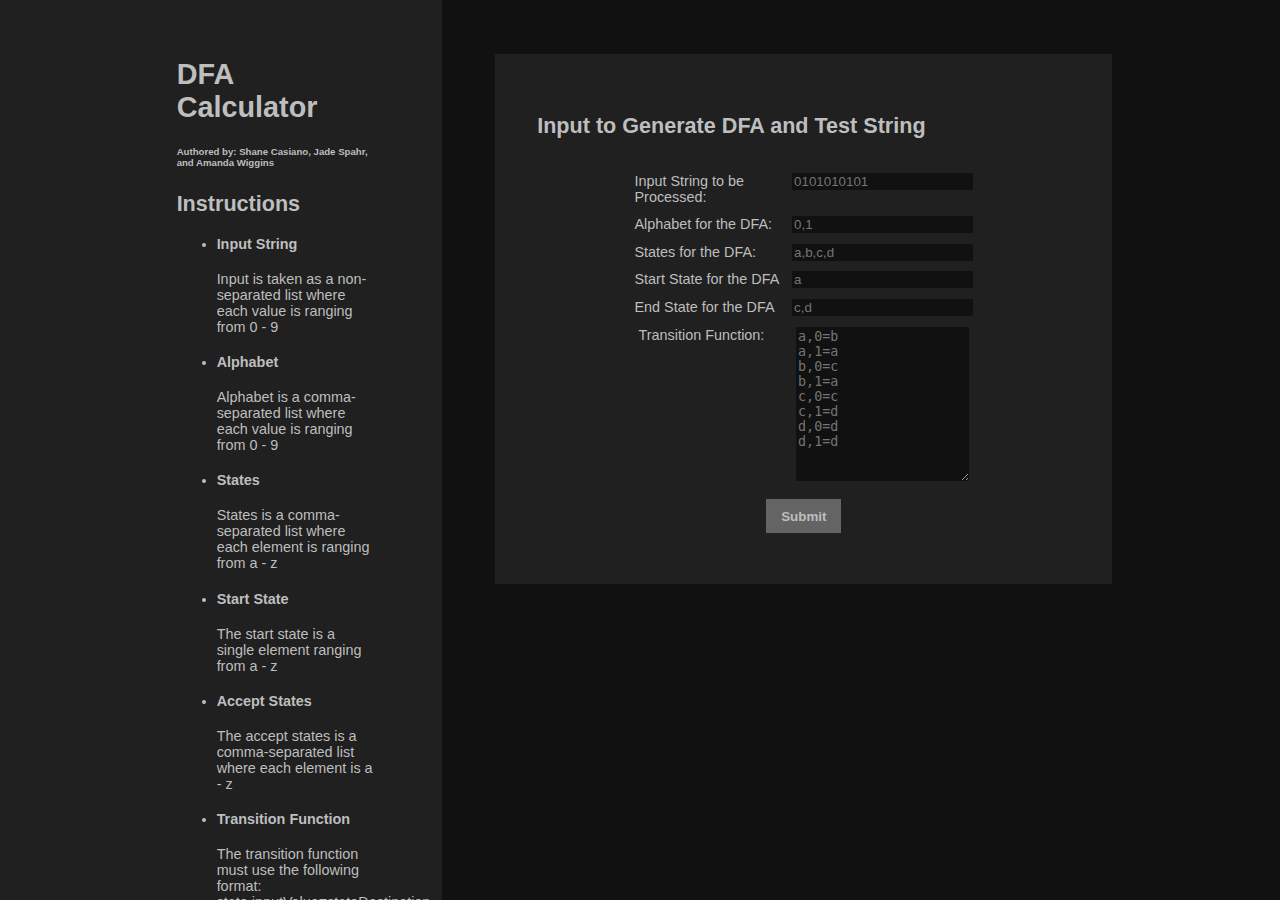
==== index.html @ d5e6e7da "Initial commit" ====
<!DOCTYPE html>
<html lang="en">
<head>
	<meta charset="utf-8">
	<title>Basic DFA Calculator</title>
	<link rel="stylesheet" href="css/main.css">
	<link rel="stylesheet" href="css/index.css">
	<script>
		function formComplete(e){
			var rtrn = false;
			(document.getElementById("inputString").value && document.getElementById("alphabet").value && document.getElementById("states").value && document.getElementById("startState").value && document.getElementById("acceptState").value && document.getElementById("transition").value) ? rtrn = true : rtrn = false;
			if (!rtrn){
				alert("Please fill out all values");
				e.preventDefault();
			}
		}
	</script>
</head>

<body>
	<div class="wrapper">
		<div class="left">
			<div class="leftDiv">
				<header>
					<h1>DFA Calculator</h1>
					<h6>Authored by: Shane Casiano, Jade Spahr, and Amanda Wiggins</h6>
				</header>
				<h2>Instructions</h2>
				<ul>
					<li>
						<h4>Input String</h4>
						<p>Input is taken as a non-separated list where each value is ranging from 0 - 9</p>
					</li>
					<li>
						<h4>Alphabet</h4>
						<p>Alphabet is a comma-separated list where each value is ranging from 0 - 9</p>
					</li>
					<li>
						<h4>States</h4>
						<p>States is a comma-separated list where each element is ranging from a - z</p>
					</li>
					<li>
						<h4>Start State</h4>
						<p>The start state is a single element ranging from a - z</p>
					</li>
					<li>
						<h4>Accept States</h4>
						<p>The accept states is a comma-separated list where each element is a - z</p>
					</li>
					<li>
						<h4>Transition Function</h4>
						<p>The transition function must use the following format: <br> state,inputValue=stateDestination <br> There must only be one such function per line</p>
					</li>
				</ul>
			</div>
		</div>
		<div class="right">
			<div class="rightDiv">
				<h2>Input to Generate DFA and Test String</h2>
				<form id="DFA_Generator" action="DFAgen.html">
					<div class="inputInfo">
						<label for="inputString">Input String to be Processed:</label>
						<input name="inputString" id="inputString" type="text" placeholder="0101010101">
					</div>
					<div class="inputInfo">
						<label for="alphabet">Alphabet for the DFA:</label>
						<input name="alphabet" id="alphabet" type="text" placeholder="0,1">
					</div>
					<div class="inputInfo">
						<label for="states">States for the DFA:</label>
						<input name="states" id="states" type="text" placeholder="a,b,c,d">
					</div>
					<div class="inputInfo">
						<label for="startState">Start State for the DFA</label>
						<input name="startState" id="startState" type="text" placeholder="a">
					</div>
					<div class="inputInfo">
						<label for="acceptState">End State for the DFA</label>
						<input name="acceptState" id="acceptState" type="text" placeholder="c,d">
					</div>
					<div class="inputInfo">
						<label for="transition">Transition Function:</label>
						<textarea name="transition" id="transition" placeholder="a,0=b&#10;a,1=a&#10;b,0=c&#10;b,1=a&#10;c,0=c&#10;c,1=d&#10;d,0=d&#10;d,1=d"></textarea>
					</div>
					<fieldset id="submitbutton">
						<input type="submit" value="Submit">
					</fieldset>
				</form>
			</div>
		</div>
	</div>
	<script>
		document.getElementById("DFA_Generator").addEventListener("submit", formComplete);
	</script>
</body>
</html>
---- css/main.css ----
html{
	font-family: Verdana, Geneva, sans-serif;
	font-size: 0.9em;
}

html, body {
	padding: 0;
	margin: 0;
}

body{
	margin: 0;
	background-color:rgb(17,17,17);
	color: rgb(190,190,190);
}

.wrapper{
	position: relative;
	width: 100%;
	height: 100%;
	margin: auto;
	padding: 0;
}

.left{
	padding-top: 3% !important;
	padding-bottom: 3% !important;
}

.left{
	width: 34.5%;
	background-color: rgb(32,32,32);
	vertical-align: top;
	position: fixed;
	top: 0;
	left: 0;
	height: 100%;
}

.leftDiv{
	padding-left: 40%;
	padding-right: 15%;
}

.right{
	width: 65.5%;
	background-color: rgb(17,17,17);
	float: right;
	left: 30%;
	height: 100%;
}


.rightDiv{
	margin: 6.4%;
	background-color: rgb(32,32,32);
	margin-right: 20%;
	padding: 5%;
}
---- css/index.css ----
.right input[type=text]{
	background-color: rgb(17,17,17);
	color: rgb(190,190,190);
	border: none;
}

.right textarea{
	background-color: rgb(17,17,17);
	color: rgb(190,190,190);
	border: none;
}

#DFA_Generator{
	margin-left: auto;
	margin-right: auto;
}

.inputInfo{
	margin: 2%;
	padding-left: auto;
	padding-right: auto;
	text-align: center;
}

#DFA_Generator label{
	width: 30%;
	display: inline-block;
	vertical-align: top;
	text-align: left;
}

#DFA_Generator input{
	vertical-align: top;
}

#DFA_Generator textarea{
	width: 169px;
	height: 150px;
}

#submitbutton{
	border: none;
	margin-bottom: 0;
	text-align: center;
}

#submitbutton input{
	border: none;
	padding: 5px 15px;
	font-weight: bold;
	height: 2.5em;
	color: rgb(190,190,190);
	background: rgb(100, 100, 100);
}

.rightDiv > h2{
	padding-bottom: 3%;
}
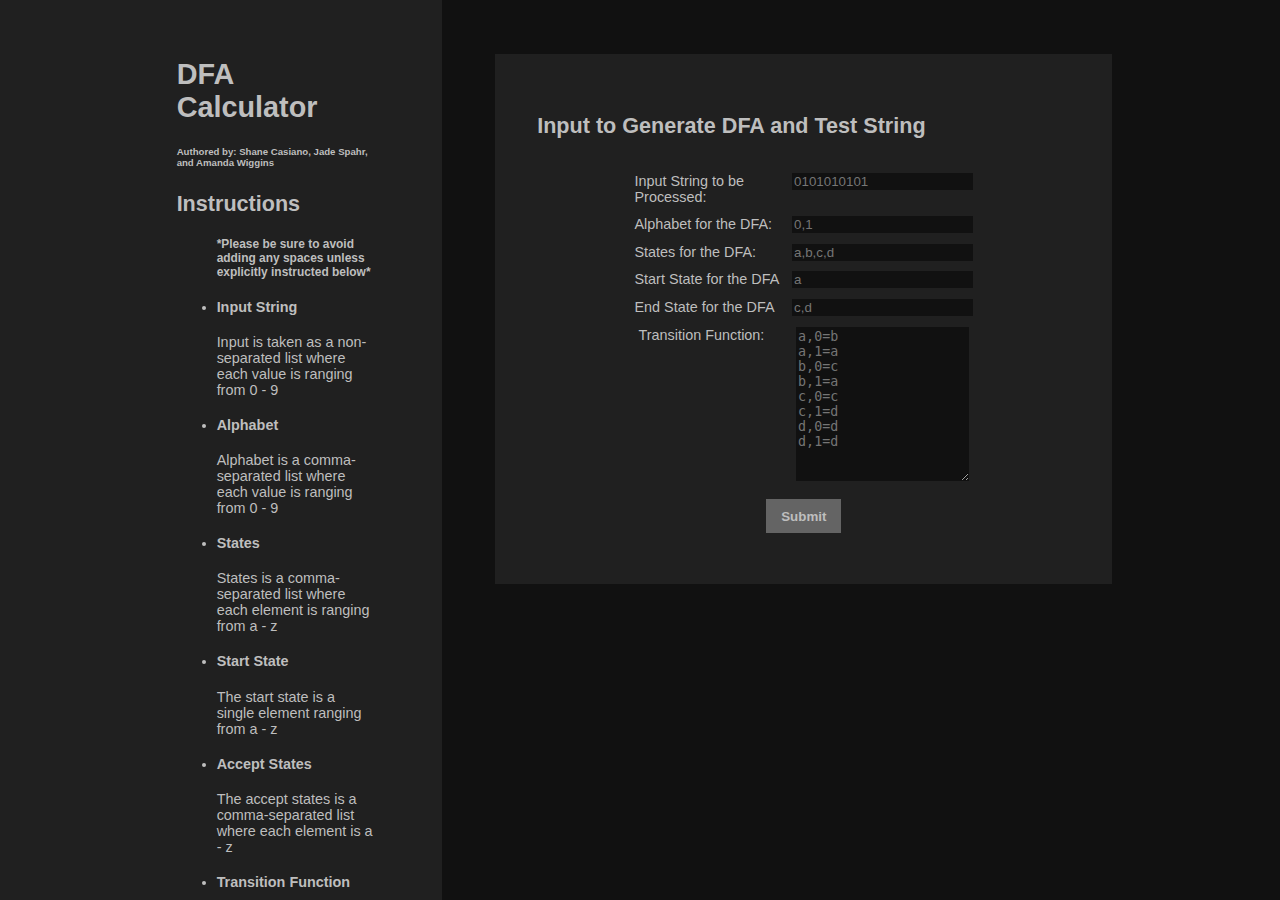
==== commit b4cfc5d8: "Update index.html" ====
--- a/index.html
+++ b/index.html
@@ -27,6 +27,7 @@
 				</header>
 				<h2>Instructions</h2>
 				<ul>
+					<h5>*Please be sure to avoid adding any spaces unless explicitly instructed below*</h5>
 					<li>
 						<h4>Input String</h4>
 						<p>Input is taken as a non-separated list where each value is ranging from 0 - 9</p>
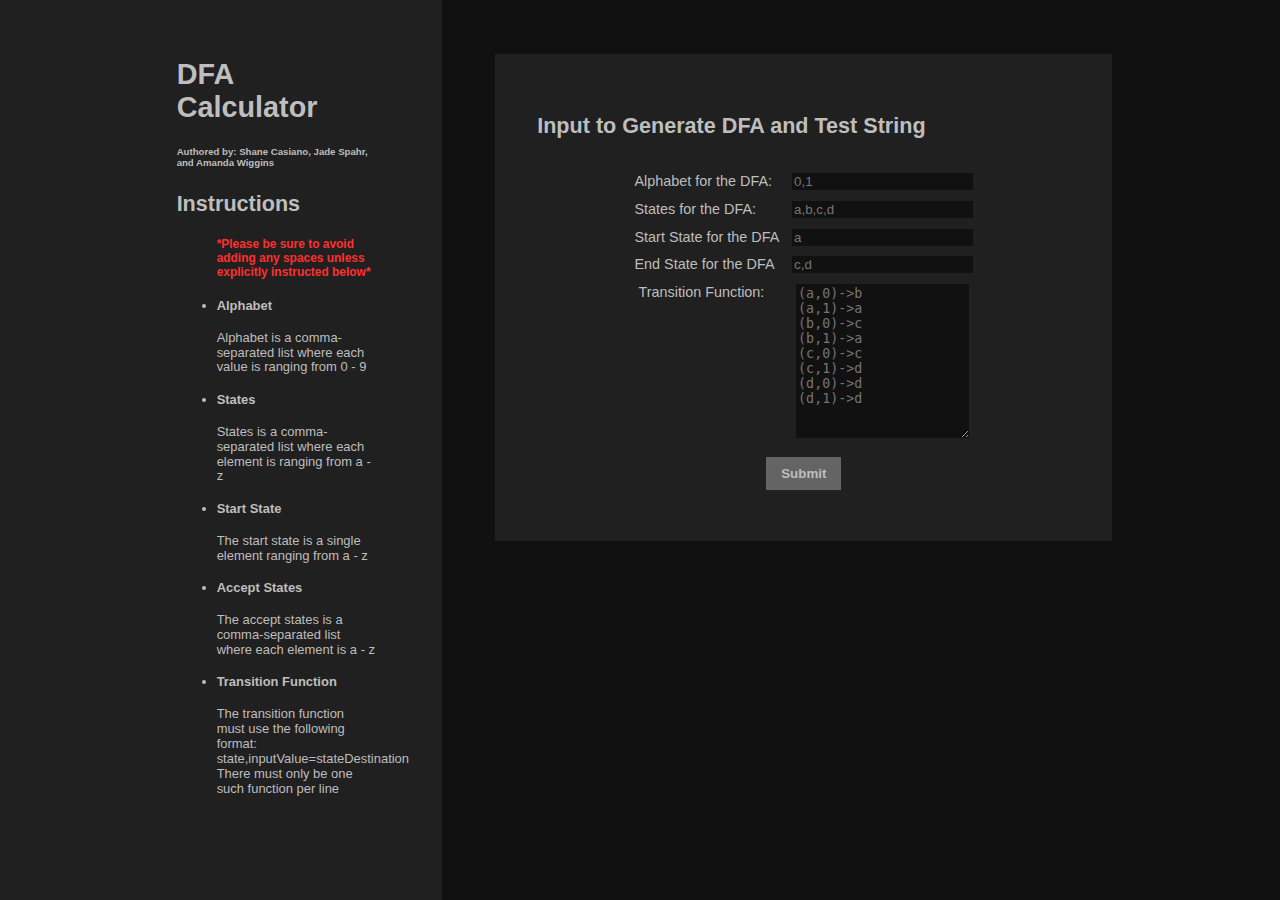
==== commit bf9e46a5: "Small Fixes, new feature" ====
--- a/index.html
+++ b/index.html
@@ -27,11 +27,7 @@
 				</header>
 				<h2>Instructions</h2>
 				<ul>
-					<h5>*Please be sure to avoid adding any spaces unless explicitly instructed below*</h5>
-					<li>
-						<h4>Input String</h4>
-						<p>Input is taken as a non-separated list where each value is ranging from 0 - 9</p>
-					</li>
+					<h5 class="important">*Please be sure to avoid adding any spaces unless explicitly instructed below*</h5>
 					<li>
 						<h4>Alphabet</h4>
 						<p>Alphabet is a comma-separated list where each value is ranging from 0 - 9</p>
@@ -60,10 +56,6 @@
 				<h2>Input to Generate DFA and Test String</h2>
 				<form id="DFA_Generator" action="DFAgen.html">
 					<div class="inputInfo">
-						<label for="inputString">Input String to be Processed:</label>
-						<input name="inputString" id="inputString" type="text" placeholder="0101010101">
-					</div>
-					<div class="inputInfo">
 						<label for="alphabet">Alphabet for the DFA:</label>
 						<input name="alphabet" id="alphabet" type="text" placeholder="0,1">
 					</div>
@@ -81,7 +73,7 @@
 					</div>
 					<div class="inputInfo">
 						<label for="transition">Transition Function:</label>
-						<textarea name="transition" id="transition" placeholder="a,0=b&#10;a,1=a&#10;b,0=c&#10;b,1=a&#10;c,0=c&#10;c,1=d&#10;d,0=d&#10;d,1=d"></textarea>
+						<textarea name="transition" id="transition" placeholder="(a,0)->b&#10;(a,1)->a&#10;(b,0)->c&#10;(b,1)->a&#10;(c,0)->c&#10;(c,1)->d&#10;(d,0)->d&#10;(d,1)->d"></textarea>
 					</div>
 					<fieldset id="submitbutton">
 						<input type="submit" value="Submit">
--- a/css/main.css
+++ b/css/main.css
@@ -50,10 +50,24 @@
 	height: 100%;
 }
 
-
 .rightDiv{
 	margin: 6.4%;
 	background-color: rgb(32,32,32);
 	margin-right: 20%;
 	padding: 5%;
 }
+
+#submitbutton{
+	border: none;
+	margin-bottom: 0;
+	text-align: center;
+}
+
+#submitbutton input{
+	border: none;
+	padding: 5px 15px;
+	font-weight: bold;
+	height: 2.5em;
+	color: rgb(190,190,190);
+	background: rgb(100, 100, 100);
+}
--- a/css/index.css
+++ b/css/index.css
@@ -38,21 +38,15 @@
 	height: 150px;
 }
 
-#submitbutton{
-	border: none;
-	margin-bottom: 0;
-	text-align: center;
-}
-
-#submitbutton input{
-	border: none;
-	padding: 5px 15px;
-	font-weight: bold;
-	height: 2.5em;
-	color: rgb(190,190,190);
-	background: rgb(100, 100, 100);
-}
-
 .rightDiv > h2{
 	padding-bottom: 3%;
 }
+
+.leftDiv > ul > li{
+	font-size: 0.9em;
+	line-height: 1.15em;
+}
+
+.important{
+	color: rgb(255, 47, 47);
+}
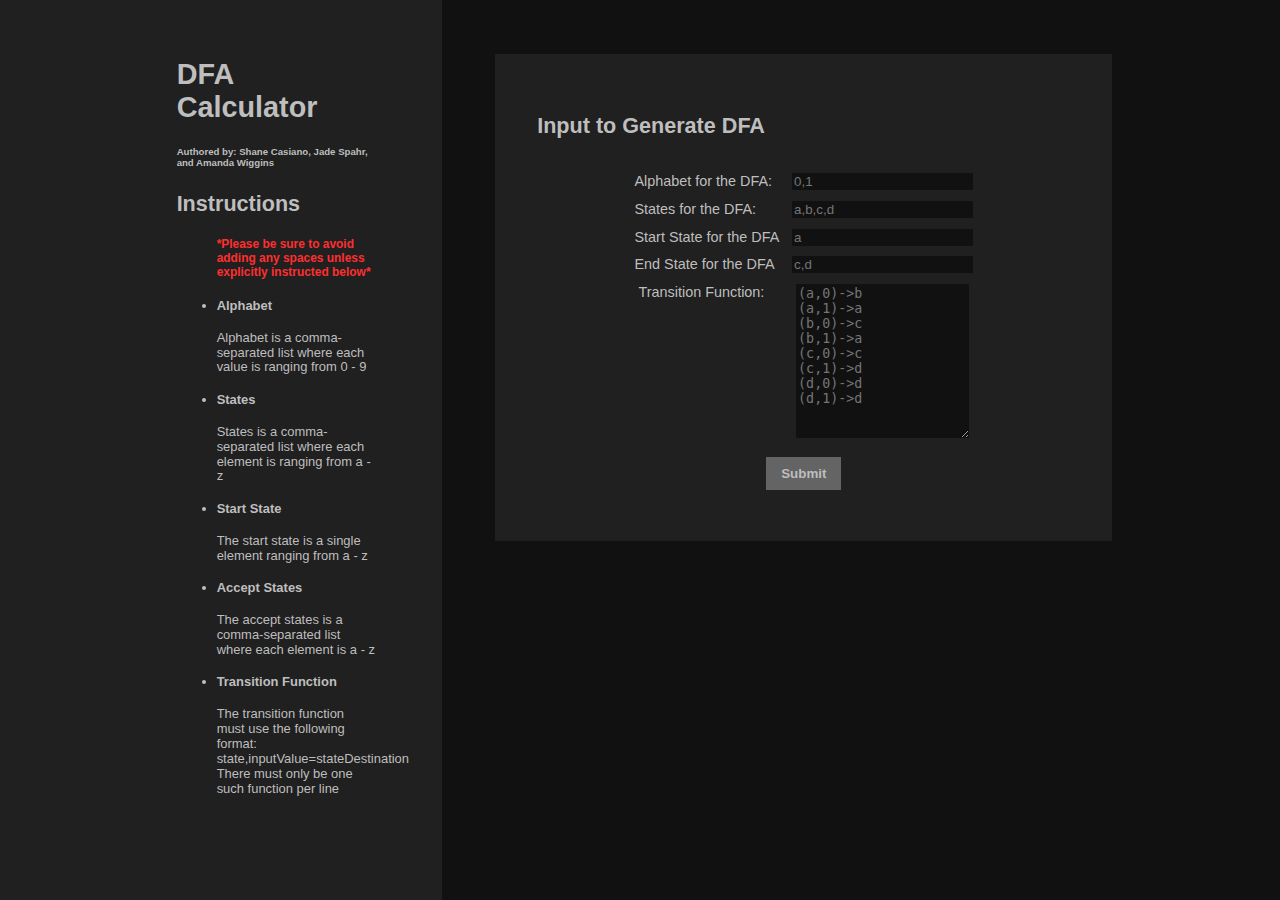
==== commit 0d75df04: "Update index.html" ====
--- a/index.html
+++ b/index.html
@@ -53,7 +53,7 @@
 		</div>
 		<div class="right">
 			<div class="rightDiv">
-				<h2>Input to Generate DFA and Test String</h2>
+				<h2>Input to Generate DFA</h2>
 				<form id="DFA_Generator" action="DFAgen.html">
 					<div class="inputInfo">
 						<label for="alphabet">Alphabet for the DFA:</label>
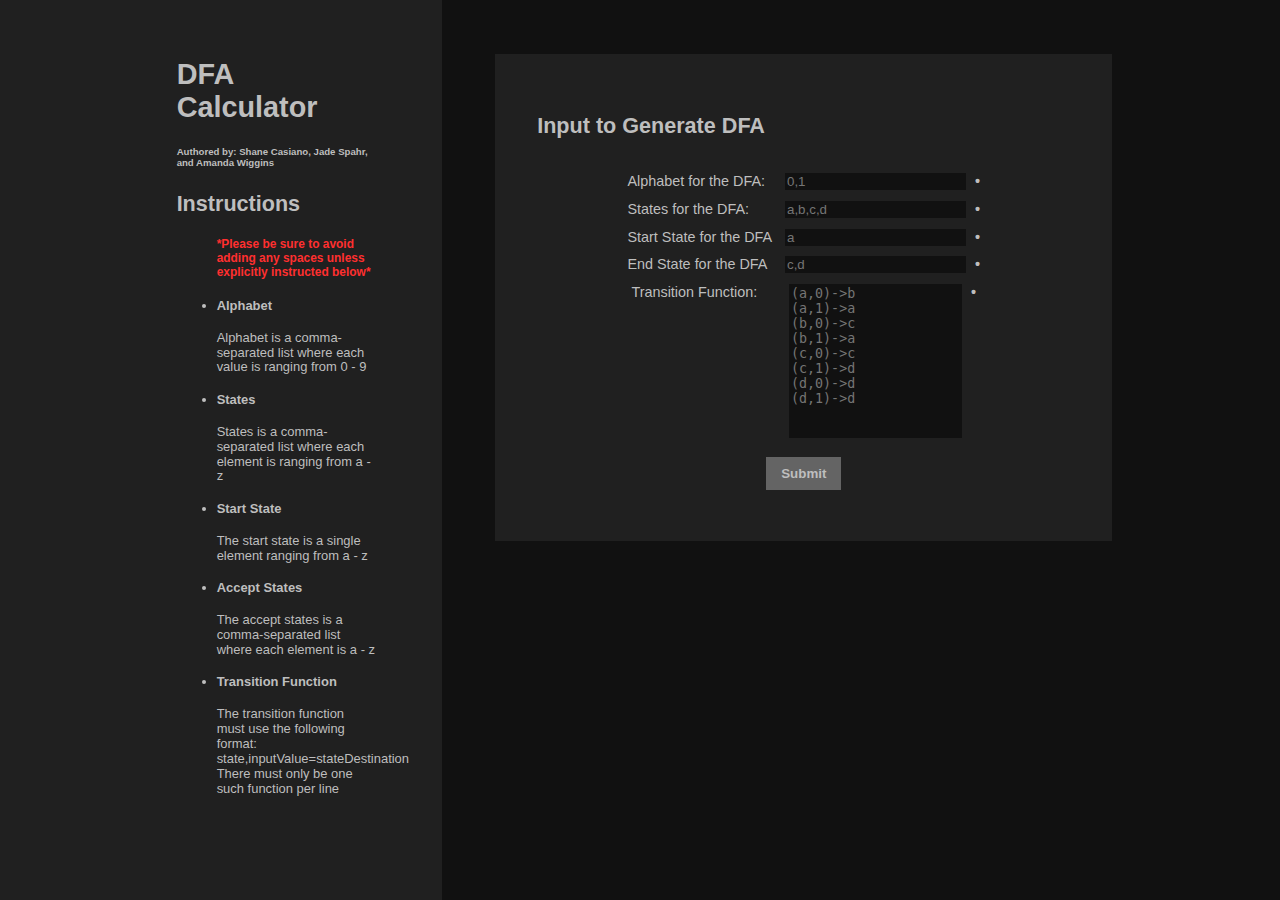
==== commit 5a172d39: "Major changes" ====
--- a/index.html
+++ b/index.html
@@ -5,16 +5,7 @@
 	<title>Basic DFA Calculator</title>
 	<link rel="stylesheet" href="css/main.css">
 	<link rel="stylesheet" href="css/index.css">
-	<script>
-		function formComplete(e){
-			var rtrn = false;
-			(document.getElementById("inputString").value && document.getElementById("alphabet").value && document.getElementById("states").value && document.getElementById("startState").value && document.getElementById("acceptState").value && document.getElementById("transition").value) ? rtrn = true : rtrn = false;
-			if (!rtrn){
-				alert("Please fill out all values");
-				e.preventDefault();
-			}
-		}
-	</script>
+	<script src="js/inputValidate.js"></script>
 </head>
 
 <body>
@@ -58,22 +49,27 @@
 					<div class="inputInfo">
 						<label for="alphabet">Alphabet for the DFA:</label>
 						<input name="alphabet" id="alphabet" type="text" placeholder="0,1">
+						<p class="check" id="alphabetCheck">•</p>
 					</div>
 					<div class="inputInfo">
 						<label for="states">States for the DFA:</label>
 						<input name="states" id="states" type="text" placeholder="a,b,c,d">
+						<p class="check" id="statesCheck">•</p>
 					</div>
 					<div class="inputInfo">
 						<label for="startState">Start State for the DFA</label>
 						<input name="startState" id="startState" type="text" placeholder="a">
+						<p class="check" id="startCheck">•</p>
 					</div>
 					<div class="inputInfo">
 						<label for="acceptState">End State for the DFA</label>
 						<input name="acceptState" id="acceptState" type="text" placeholder="c,d">
+						<p class="check" id="acceptCheck">•</p>
 					</div>
 					<div class="inputInfo">
 						<label for="transition">Transition Function:</label>
 						<textarea name="transition" id="transition" placeholder="(a,0)->b&#10;(a,1)->a&#10;(b,0)->c&#10;(b,1)->a&#10;(c,0)->c&#10;(c,1)->d&#10;(d,0)->d&#10;(d,1)->d"></textarea>
+						<p class="check" id="transitionCheck">•</p>
 					</div>
 					<fieldset id="submitbutton">
 						<input type="submit" value="Submit">
@@ -83,6 +79,11 @@
 		</div>
 	</div>
 	<script>
+		document.getElementById("alphabet").addEventListener("change", checkAlphabet);
+		document.getElementById("states").addEventListener("change", checkStates);
+		document.getElementById("startState").addEventListener("change", checkStart);
+		document.getElementById("acceptState").addEventListener("change", checkAccept);
+		document.getElementById("transition").addEventListener("change", checkTransition);
 		document.getElementById("DFA_Generator").addEventListener("submit", formComplete);
 	</script>
 </body>
--- a/css/main.css
+++ b/css/main.css
@@ -71,3 +71,11 @@
 	color: rgb(190,190,190);
 	background: rgb(100, 100, 100);
 }
+
+#red{
+	color: rgb(255, 47, 47);
+}
+
+#green{
+	color:rgb(93, 255, 101);
+}
--- a/css/index.css
+++ b/css/index.css
@@ -8,6 +8,7 @@
 	background-color: rgb(17,17,17);
 	color: rgb(190,190,190);
 	border: none;
+	resize: none;
 }
 
 #DFA_Generator{
@@ -38,6 +39,15 @@
 	height: 150px;
 }
 
+.check{
+	display: inline-block;
+	vertical-align: top;
+	padding: 0;
+	padding-left: 1%;
+	margin: 0;
+	font-weight: bold;
+}
+
 .rightDiv > h2{
 	padding-bottom: 3%;
 }
